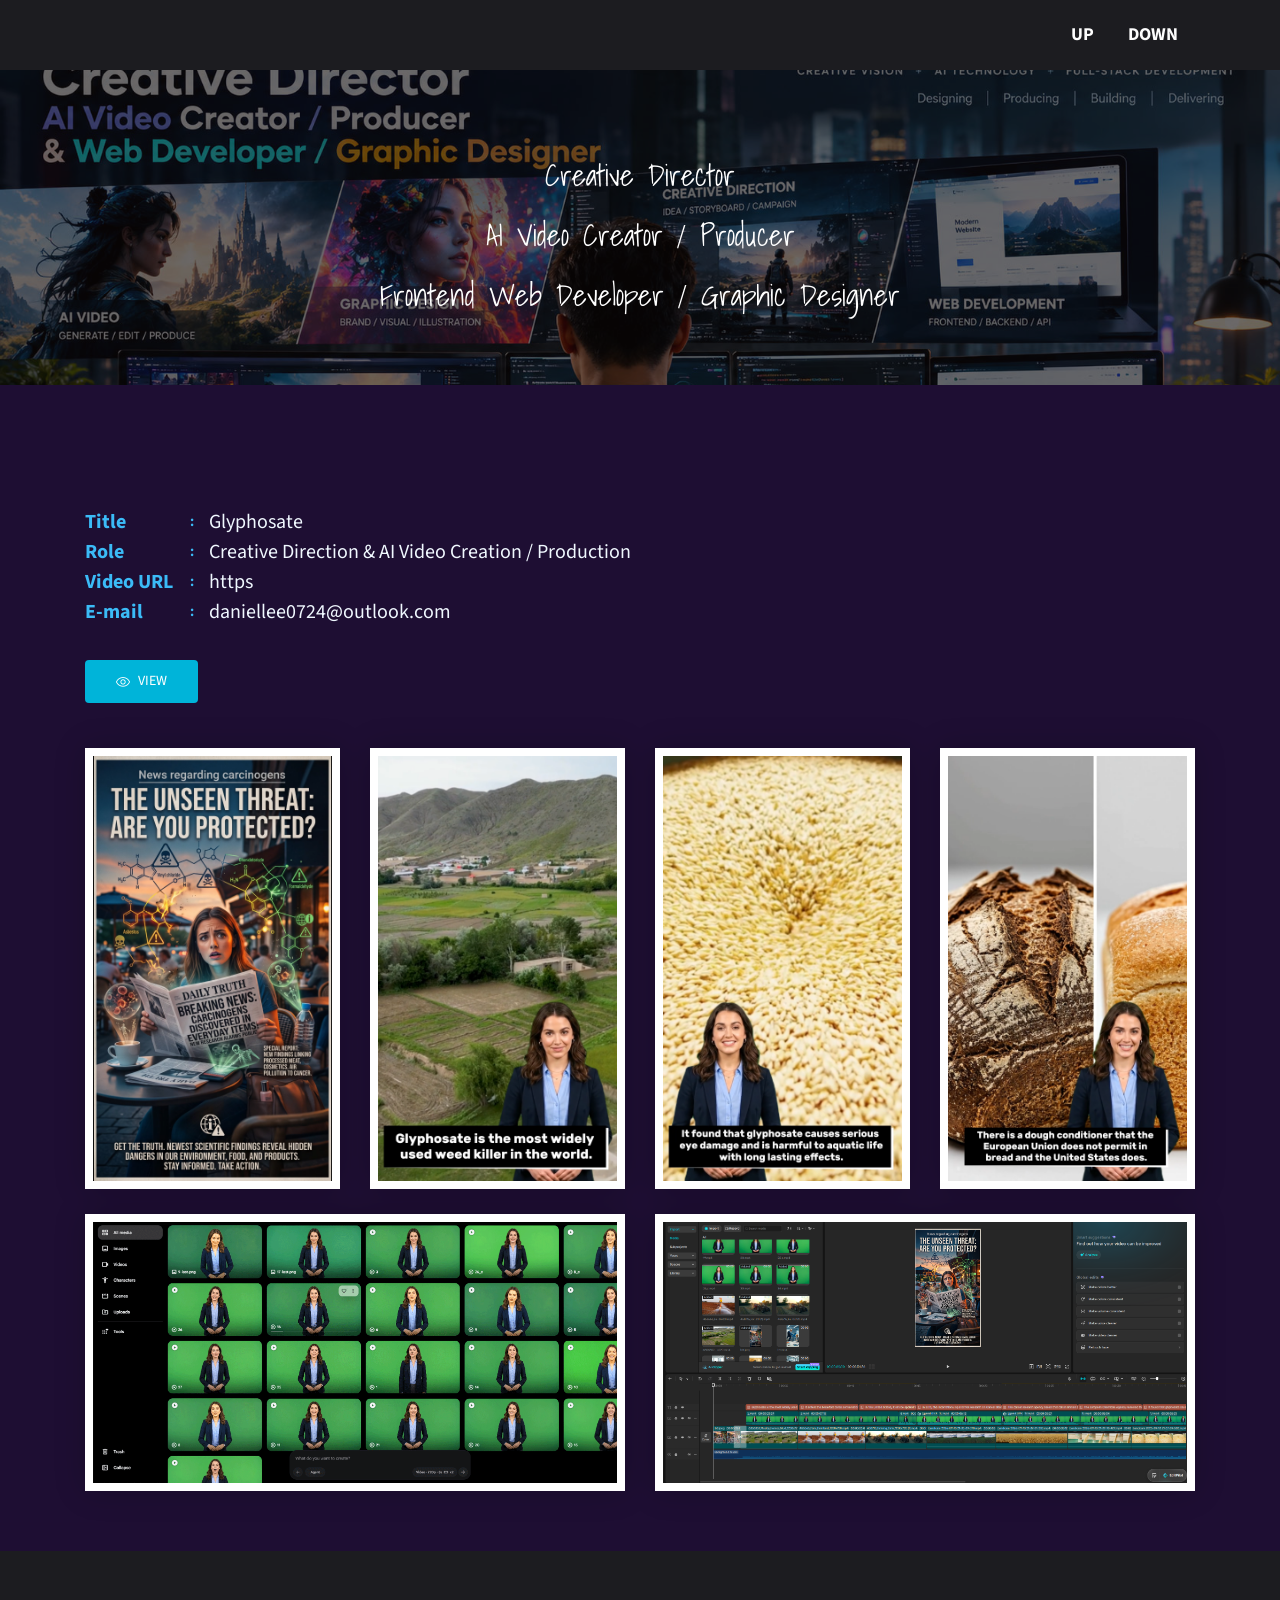
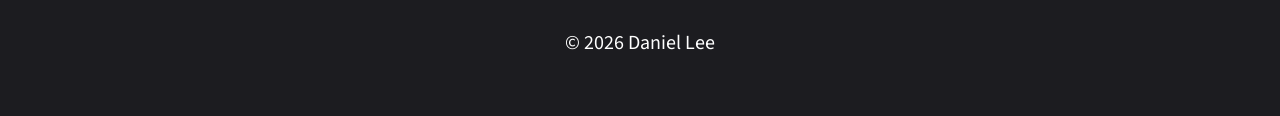
==== assets/product-1.html @ 92cb4bf8 "first commit" ====
<!DOCTYPE html>
<html lang="en">
  <head>

    <title>product-1</title>

    <!-- Bootstrap CSS -->
    <link rel="stylesheet" type="text/css" href="css/bootstrap.min.css" >
    <!-- Fonts -->
    <link rel="stylesheet" type="text/css" href="fonts/font-awesome.min.css">
    <!-- Icon -->
    <link rel="stylesheet" type="text/css" href="fonts/simple-line-icons.css">
    <!-- Slicknav -->
    <link rel="stylesheet" type="text/css" href="css/slicknav.css">
    <!-- Nivo Lightbox -->
    <link rel="stylesheet" type="text/css" href="css/nivo-lightbox.css" >
    <!-- Animate -->
    <link rel="stylesheet" type="text/css" href="css/animate.css">
    <!-- Main Style -->
    <link rel="stylesheet" type="text/css" href="css/main.css">
    <!-- Responsive Style -->
    <link rel="stylesheet" type="text/css" href="css/responsive.css">

  </head>
  <body>

    <!-- Header Area wrapper Starts -->
    <header id="header-wrap">
      <!-- Navbar Start -->
      <nav class="navbar navbar-expand-lg fixed-top scrolling-navbar indigo">
        <div class="container">
          <!-- Brand and toggle get grouped for better mobile display -->
          <div class="collapse navbar-collapse" id="main-navbar">
            <ul class="onepage-nev navbar-nav mr-auto w-100 justify-content-end clearfix">
              <li class="nav-item active">
                <a class="nav-link" href="#hero-area">
                  Up
                </a>
              </li>
              <li class="nav-item">
                <a class="nav-link" href="#footer">
                  Down
                </a>
              </li>
            </ul>
          </div>
        </div>

        <!-- Mobile Menu Start -->
        <ul class="onepage-nev mobile-menu">
          <li>
            <a href="#home">UP</a>
          </li>
          <li>
            <a href="#footer">Down</a>
          </li>
        </ul>
        <!-- Mobile Menu End -->
      </nav>
      <!-- Navbar End -->

      <!-- Hero Area Start -->
      <div id="hero-area" class="hero-area-bg">
        <div class="overlay"></div>
        <div class="container">
          <div class="row">
            <div class="col-md-12 col-sm-12 text-center">
              <div class="contents">
                <p class="script-font wow fadeInUp" data-wow-delay="0.6s"><br> Creative Director <br> <br> AI Video Creator / Producer <br> <br> Frontend Web Developer / Graphic Designer</p>
              </div>
            </div>
          </div>
        </div>
      </div>
      <!-- Hero Area End -->

    </header>
    <!-- Header Area wrapper End -->

    <!-- About Section Start -->
    <section id="about" class="section-padding">

      <div class="container">
            <div class="profile-wrapper wow fadeInRight" data-wow-delay="0.3s">
                <div class="about-profile">
                  <ul class="admin-profile">
                    <li><span class="pro-title"> Title </span> <span class="pro-detail">Glyphosate</span></li>
                    <li><span class="pro-title"> Role </span> <span class="pro-detail">Creative Direction & AI Video Creation / Production</span></li>
                    <li><span class="pro-title"> Video URL </span> <span class="pro-detail">https</span></li>
                    <li><span class="pro-title"> E-mail </span> <span class="pro-detail">daniellee0724@outlook.com</span></li>
                  </ul>
              </div>         
              <a href="#" class="btn btn-common"><i class="icon-eye"></i> View</a>
            </div>
            
        <div class="img-thumb wow fadeInLeft" data-wow-delay="0.3s">
          <div class="row">
            <div class="col-sm-6 col-md-3">
              <img  class="img-fluid" src="img/gallery/Glyphosate[00_00_02].png" alt="">
            </div>
              <div class="col-sm-6 col-md-3">
              <img  class="img-fluid" src="img/gallery/Glyphosate[00_00_06].png" alt="">
            </div>
            <div class="col-sm-6 col-md-3">
              <img  class="img-fluid" src="img/gallery/Glyphosate[00_00_34].png" alt="">
            </div>
            <div class="col-sm-6 col-md-3">
              <img  class="img-fluid" src="img/gallery/Glyphosate[00_00_45].png" alt="">
            </div>
          </div>
        </div>

        <br>
        
        <div class="row">
          <div class="col-sm-6">
            <div class="img-thumb wow fadeInLeft" data-wow-delay="0.3s">
              <img class="img-fluid" src="img/gallery/Glyphosate_work_1.png" alt="">
            </div>
          </div>
          <div class="col-sm-6">
            <div class="img-thumb wow fadeInLeft" data-wow-delay="0.3s">
              <img class="img-fluid" src="img/gallery/Glyphosate_work_2.png" alt="">
            </div>
          </div>
        </div> 

      </div>

    </section>
    <!-- About Section End -->

    

    <!-- Footer Section Start -->
    <footer id="footer"class="footer-area section-padding">
      <div class="container">
        <div class="row">
          <div class="col-md-12">
            <div class="footer-text text-center wow fadeInDown" data-wow-delay="0.3s">
              <p>© <span id="year"></span> Daniel Lee</p>
            </div>
          </div>
        </div>
      </div>
    </footer>
    <!-- Footer Section End -->

    <a href="#" class="back-to-top">
    	<i class="icon-arrow-up"></i>
    </a>

    <!-- jQuery first, then Popper.js, then Bootstrap JS -->
    <script>
      const d = new Date();
      document.getElementById("year").innerHTML = d.getFullYear();
	  </script>
    <script src="assets/js/jquery-min.js"></script>
    <script src="assets/js/popper.min.js"></script>
    <script src="assets/js/bootstrap.min.js"></script>
    <script src="assets/js/jquery.mixitup.js"></script>
    <script src="assets/js/jquery.counterup.min.js"></script>
    <script src="assets/js/waypoints.min.js"></script>
    <script src="assets/js/wow.js"></script>
    <script src="assets/js/jquery.nav.js"></script>
    <script src="assets/js/jquery.easing.min.js"></script>  
    <script src="assets/js/nivo-lightbox.js"></script>
    <script src="assets/js/jquery.slicknav.js"></script>
    <script src="assets/js/main.js"></script>
      
  </body>
</html>
---- assets/fonts/simple-line-icons.css ----
@font-face {
	font-family: 'Simple-Line-Icons';
	src:url('../fonts/line-icons/Simple-Line-Icons.eot');
	src:url('../fonts/line-icons/Simple-Line-Icons.eot?#iefix') format('embedded-opentype'),
		url('../fonts/line-icons/Simple-Line-Icons.woff') format('woff'),
		url('../fonts/line-icons/Simple-Line-Icons.ttf') format('truetype'),
		url('../fonts/line-icons/Simple-Line-Icons.svg#Simple-Line-Icons') format('svg');
		font-weight: normal;
		font-style: normal;
}
/*
 Use the following CSS code if you want to have a class per icon.
 Instead of a list of all class selectors, you can use the generic [class*="icon-"] selector, but it's slower:
*/
.icon-user,
.icon-people,
.icon-user-female,
.icon-user-follow,
.icon-user-following,
.icon-user-unfollow,
.icon-login,
.icon-logout,
.icon-emotsmile,
.icon-phone,
.icon-call-end,
.icon-call-in,
.icon-call-out,
.icon-map,
.icon-location-pin,
.icon-direction,
.icon-directions,
.icon-compass,
.icon-layers,
.icon-menu,
.icon-list,
.icon-options-vertical,
.icon-options,
.icon-arrow-down,
.icon-arrow-left,
.icon-arrow-right,
.icon-arrow-up,
.icon-arrow-up-circle,
.icon-arrow-left-circle,
.icon-arrow-right-circle,
.icon-arrow-down-circle,
.icon-check,
.icon-clock,
.icon-plus,
.icon-minus,
.icon-close,
.icon-event,
.icon-exclamation,
.icon-organization,
.icon-trophy,
.icon-screen-smartphone,
.icon-screen-desktop,
.icon-plane,
.icon-notebook,
.icon-mustache,
.icon-mouse,
.icon-magnet,
.icon-energy,
.icon-disc,
.icon-cursor,
.icon-cursor-move,
.icon-crop,
.icon-chemistry,
.icon-speedometer,
.icon-shield,
.icon-screen-tablet,
.icon-magic-wand,
.icon-hourglass,
.icon-graduation,
.icon-ghost,
.icon-game-controller,
.icon-fire,
.icon-eyeglass,
.icon-envelope-open,
.icon-envelope-letter,
.icon-bell,
.icon-badge,
.icon-anchor,
.icon-wallet,
.icon-vector,
.icon-speech,
.icon-puzzle,
.icon-printer,
.icon-present,
.icon-playlist,
.icon-pin,
.icon-picture,
.icon-handbag,
.icon-globe-alt,
.icon-globe,
.icon-folder-alt,
.icon-folder,
.icon-film,
.icon-feed,
.icon-drop,
.icon-drawer,
.icon-docs,
.icon-doc,
.icon-diamond,
.icon-cup,
.icon-calculator,
.icon-bubbles,
.icon-briefcase,
.icon-book-open,
.icon-basket-loaded,
.icon-basket,
.icon-bag,
.icon-action-undo,
.icon-action-redo,
.icon-wrench,
.icon-umbrella,
.icon-trash,
.icon-tag,
.icon-support,
.icon-frame,
.icon-size-fullscreen,
.icon-size-actual,
.icon-shuffle,
.icon-share-alt,
.icon-share,
.icon-rocket,
.icon-question,
.icon-pie-chart,
.icon-pencil,
.icon-note,
.icon-loop,
.icon-home,
.icon-grid,
.icon-graph,
.icon-microphone,
.icon-music-tone-alt,
.icon-music-tone,
.icon-earphones-alt,
.icon-earphones,
.icon-equalizer,
.icon-like,
.icon-dislike,
.icon-control-start,
.icon-control-rewind,
.icon-control-play,
.icon-control-pause,
.icon-control-forward,
.icon-control-end,
.icon-volume-1,
.icon-volume-2,
.icon-volume-off,
.icon-calendar,
.icon-bulb,
.icon-chart,
.icon-ban,
.icon-bubble,
.icon-camrecorder,
.icon-camera,
.icon-cloud-download,
.icon-cloud-upload,
.icon-envelope,
.icon-eye,
.icon-flag,
.icon-heart,
.icon-info,
.icon-key,
.icon-link,
.icon-lock,
.icon-lock-open,
.icon-magnifier,
.icon-magnifier-add,
.icon-magnifier-remove,
.icon-paper-clip,
.icon-paper-plane,
.icon-power,
.icon-refresh,
.icon-reload,
.icon-settings,
.icon-star,
.icon-symbol-female,
.icon-symbol-male,
.icon-target,
.icon-credit-card,
.icon-paypal,
.icon-social-tumblr,
.icon-social-twitter,
.icon-social-facebook,
.icon-social-instagram,
.icon-social-linkedin,
.icon-social-pinterest,
.icon-social-github,
.icon-social-google,
.icon-social-reddit,
.icon-social-skype,
.icon-social-dribbble,
.icon-social-behance,
.icon-social-foursqare,
.icon-social-soundcloud,
.icon-social-spotify,
.icon-social-stumbleupon,
.icon-social-youtube,
.icon-social-dropbox,
.icon-social-vkontakte,
.icon-social-steam {
  font-family: 'simple-line-icons';
  speak: none;
  font-style: normal;
  font-weight: normal;
  font-variant: normal;
  text-transform: none;
  line-height: 1;
  /* Better Font Rendering =========== */
  -webkit-font-smoothing: antialiased;
  -moz-osx-font-smoothing: grayscale;
}
.icon-user:before {
  content: "\e005";
}
.icon-people:before {
  content: "\e001";
}
.icon-user-female:before {
  content: "\e000";
}
.icon-user-follow:before {
  content: "\e002";
}
.icon-user-following:before {
  content: "\e003";
}
.icon-user-unfollow:before {
  content: "\e004";
}
.icon-login:before {
  content: "\e066";
}
.icon-logout:before {
  content: "\e065";
}
.icon-emotsmile:before {
  content: "\e021";
}
.icon-phone:before {
  content: "\e600";
}
.icon-call-end:before {
  content: "\e048";
}
.icon-call-in:before {
  content: "\e047";
}
.icon-call-out:before {
  content: "\e046";
}
.icon-map:before {
  content: "\e033";
}
.icon-location-pin:before {
  content: "\e096";
}
.icon-direction:before {
  content: "\e042";
}
.icon-directions:before {
  content: "\e041";
}
.icon-compass:before {
  content: "\e045";
}
.icon-layers:before {
  content: "\e034";
}
.icon-menu:before {
  content: "\e601";
}
.icon-list:before {
  content: "\e067";
}
.icon-options-vertical:before {
  content: "\e602";
}
.icon-options:before {
  content: "\e603";
}
.icon-arrow-down:before {
  content: "\e604";
}
.icon-arrow-left:before {
  content: "\e605";
}
.icon-arrow-right:before {
  content: "\e606";
}
.icon-arrow-up:before {
  content: "\e607";
}
.icon-arrow-up-circle:before {
  content: "\e078";
}
.icon-arrow-left-circle:before {
  content: "\e07a";
}
.icon-arrow-right-circle:before {
  content: "\e079";
}
.icon-arrow-down-circle:before {
  content: "\e07b";
}
.icon-check:before {
  content: "\e080";
}
.icon-clock:before {
  content: "\e081";
}
.icon-plus:before {
  content: "\e095";
}
.icon-minus:before {
  content: "\e615";
}
.icon-close:before {
  content: "\e082";
}
.icon-event:before {
  content: "\e619";
}
.icon-exclamation:before {
  content: "\e617";
}
.icon-organization:before {
  content: "\e616";
}
.icon-trophy:before {
  content: "\e006";
}
.icon-screen-smartphone:before {
  content: "\e010";
}
.icon-screen-desktop:before {
  content: "\e011";
}
.icon-plane:before {
  content: "\e012";
}
.icon-notebook:before {
  content: "\e013";
}
.icon-mustache:before {
  content: "\e014";
}
.icon-mouse:before {
  content: "\e015";
}
.icon-magnet:before {
  content: "\e016";
}
.icon-energy:before {
  content: "\e020";
}
.icon-disc:before {
  content: "\e022";
}
.icon-cursor:before {
  content: "\e06e";
}
.icon-cursor-move:before {
  content: "\e023";
}
.icon-crop:before {
  content: "\e024";
}
.icon-chemistry:before {
  content: "\e026";
}
.icon-speedometer:before {
  content: "\e007";
}
.icon-shield:before {
  content: "\e00e";
}
.icon-screen-tablet:before {
  content: "\e00f";
}
.icon-magic-wand:before {
  content: "\e017";
}
.icon-hourglass:before {
  content: "\e018";
}
.icon-graduation:before {
  content: "\e019";
}
.icon-ghost:before {
  content: "\e01a";
}
.icon-game-controller:before {
  content: "\e01b";
}
.icon-fire:before {
  content: "\e01c";
}
.icon-eyeglass:before {
  content: "\e01d";
}
.icon-envelope-open:before {
  content: "\e01e";
}
.icon-envelope-letter:before {
  content: "\e01f";
}
.icon-bell:before {
  content: "\e027";
}
.icon-badge:before {
  content: "\e028";
}
.icon-anchor:before {
  content: "\e029";
}
.icon-wallet:before {
  content: "\e02a";
}
.icon-vector:before {
  content: "\e02b";
}
.icon-speech:before {
  content: "\e02c";
}
.icon-puzzle:before {
  content: "\e02d";
}
.icon-printer:before {
  content: "\e02e";
}
.icon-present:before {
  content: "\e02f";
}
.icon-playlist:before {
  content: "\e030";
}
.icon-pin:before {
  content: "\e031";
}
.icon-picture:before {
  content: "\e032";
}
.icon-handbag:before {
  content: "\e035";
}
.icon-globe-alt:before {
  content: "\e036";
}
.icon-globe:before {
  content: "\e037";
}
.icon-folder-alt:before {
  content: "\e039";
}
.icon-folder:before {
  content: "\e089";
}
.icon-film:before {
  content: "\e03a";
}
.icon-feed:before {
  content: "\e03b";
}
.icon-drop:before {
  content: "\e03e";
}
.icon-drawer:before {
  content: "\e03f";
}
.icon-docs:before {
  content: "\e040";
}
.icon-doc:before {
  content: "\e085";
}
.icon-diamond:before {
  content: "\e043";
}
.icon-cup:before {
  content: "\e044";
}
.icon-calculator:before {
  content: "\e049";
}
.icon-bubbles:before {
  content: "\e04a";
}
.icon-briefcase:before {
  content: "\e04b";
}
.icon-book-open:before {
  content: "\e04c";
}
.icon-basket-loaded:before {
  content: "\e04d";
}
.icon-basket:before {
  content: "\e04e";
}
.icon-bag:before {
  content: "\e04f";
}
.icon-action-undo:before {
  content: "\e050";
}
.icon-action-redo:before {
  content: "\e051";
}
.icon-wrench:before {
  content: "\e052";
}
.icon-umbrella:before {
  content: "\e053";
}
.icon-trash:before {
  content: "\e054";
}
.icon-tag:before {
  content: "\e055";
}
.icon-support:before {
  content: "\e056";
}
.icon-frame:before {
  content: "\e038";
}
.icon-size-fullscreen:before {
  content: "\e057";
}
.icon-size-actual:before {
  content: "\e058";
}
.icon-shuffle:before {
  content: "\e059";
}
.icon-share-alt:before {
  content: "\e05a";
}
.icon-share:before {
  content: "\e05b";
}
.icon-rocket:before {
  content: "\e05c";
}
.icon-question:before {
  content: "\e05d";
}
.icon-pie-chart:before {
  content: "\e05e";
}
.icon-pencil:before {
  content: "\e05f";
}
.icon-note:before {
  content: "\e060";
}
.icon-loop:before {
  content: "\e064";
}
.icon-home:before {
  content: "\e069";
}
.icon-grid:before {
  content: "\e06a";
}
.icon-graph:before {
  content: "\e06b";
}
.icon-microphone:before {
  content: "\e063";
}
.icon-music-tone-alt:before {
  content: "\e061";
}
.icon-music-tone:before {
  content: "\e062";
}
.icon-earphones-alt:before {
  content: "\e03c";
}
.icon-earphones:before {
  content: "\e03d";
}
.icon-equalizer:before {
  content: "\e06c";
}
.icon-like:before {
  content: "\e068";
}
.icon-dislike:before {
  content: "\e06d";
}
.icon-control-start:before {
  content: "\e06f";
}
.icon-control-rewind:before {
  content: "\e070";
}
.icon-control-play:before {
  content: "\e071";
}
.icon-control-pause:before {
  content: "\e072";
}
.icon-control-forward:before {
  content: "\e073";
}
.icon-control-end:before {
  content: "\e074";
}
.icon-volume-1:before {
  content: "\e09f";
}
.icon-volume-2:before {
  content: "\e0a0";
}
.icon-volume-off:before {
  content: "\e0a1";
}
.icon-calendar:before {
  content: "\e075";
}
.icon-bulb:before {
  content: "\e076";
}
.icon-chart:before {
  content: "\e077";
}
.icon-ban:before {
  content: "\e07c";
}
.icon-bubble:before {
  content: "\e07d";
}
.icon-camrecorder:before {
  content: "\e07e";
}
.icon-camera:before {
  content: "\e07f";
}
.icon-cloud-download:before {
  content: "\e083";
}
.icon-cloud-upload:before {
  content: "\e084";
}
.icon-envelope:before {
  content: "\e086";
}
.icon-eye:before {
  content: "\e087";
}
.icon-flag:before {
  content: "\e088";
}
.icon-heart:before {
  content: "\e08a";
}
.icon-info:before {
  content: "\e08b";
}
.icon-key:before {
  content: "\e08c";
}
.icon-link:before {
  content: "\e08d";
}
.icon-lock:before {
  content: "\e08e";
}
.icon-lock-open:before {
  content: "\e08f";
}
.icon-magnifier:before {
  content: "\e090";
}
.icon-magnifier-add:before {
  content: "\e091";
}
.icon-magnifier-remove:before {
  content: "\e092";
}
.icon-paper-clip:before {
  content: "\e093";
}
.icon-paper-plane:before {
  content: "\e094";
}
.icon-power:before {
  content: "\e097";
}
.icon-refresh:before {
  content: "\e098";
}
.icon-reload:before {
  content: "\e099";
}
.icon-settings:before {
  content: "\e09a";
}
.icon-star:before {
  content: "\e09b";
}
.icon-symbol-female:before {
  content: "\e09c";
}
.icon-symbol-male:before {
  content: "\e09d";
}
.icon-target:before {
  content: "\e09e";
}
.icon-credit-card:before {
  content: "\e025";
}
.icon-paypal:before {
  content: "\e608";
}
.icon-social-tumblr:before {
  content: "\e00a";
}
.icon-social-twitter:before {
  content: "\e009";
}
.icon-social-facebook:before {
  content: "\e00b";
}
.icon-social-instagram:before {
  content: "\e609";
}
.icon-social-linkedin:before {
  content: "\e60a";
}
.icon-social-pinterest:before {
  content: "\e60b";
}
.icon-social-github:before {
  content: "\e60c";
}
.icon-social-google:before {
  content: "\e60d";
}
.icon-social-reddit:before {
  content: "\e60e";
}
.icon-social-skype:before {
  content: "\e60f";
}
.icon-social-dribbble:before {
  content: "\e00d";
}
.icon-social-behance:before {
  content: "\e610";
}
.icon-social-foursqare:before {
  content: "\e611";
}
.icon-social-soundcloud:before {
  content: "\e612";
}
.icon-social-spotify:before {
  content: "\e613";
}
.icon-social-stumbleupon:before {
  content: "\e614";
}
.icon-social-youtube:before {
  content: "\e008";
}
.icon-social-dropbox:before {
  content: "\e00c";
}
.icon-social-vkontakte:before {
  content: "\e618";
}
.icon-social-steam:before {
  content: "\e620";
}
---- assets/css/main.css ----
@import url("https://fonts.googleapis.com/css?family=Shadows+Into+Light|Source+Sans+Pro:400,700");
html {
  overflow-x: hidden;
}

body {
  background: #1e0e33;
  font-size: 14px;
  font-weight: 400;
  font-family: "Source Sans Pro", sans-serif;
  -webkit-box-sizing: border-box;
  -moz-box-sizing: border-box;
  box-sizing: border-box;
  -webkit-font-smoothing: subpixel-antialiased;
  color: #666;
  line-height: 25px;
  -webkit-backface-visibility: hidden;
  backface-visibility: hidden;
  overflow-x: hidden;
}

h1, h2, h3, h4 {
  font-size: 38px;
  font-weight: 700;
  font-family: "Source Sans Pro", sans-serif;
  color: white;
}

.script-font {
  font-family: 'Shadows Into Light', cursive;
}

a {
  -webkit-transition: all 0.2s linear;
  -moz-transition: all 0.2s linear;
  -o-transition: all 0.2s linear;
  transition: all 0.2s linear;
}

a:hover {
  text-decoration: none;
}

a a:focus {
  outline: none;
}

p {
  font-weight: 400;
  font-family: "Source Sans Pro", sans-serif;
  margin: 0px;
  font-size: 14px;
  color:white
}

ul, ol {
  list-style: outside none none;
  margin: 0;
  padding: 0;
}

ul li, ol li {
  list-style: none;
}

.hero-heading {
  font-size: 48px;
  font-weight: 700;
  color: #fff;
  text-transform: capitalize;
  line-height: 70px;
  letter-spacing: 0.1rem;
}

.hero-sub-heading {
  font-size: 20px;
  font-weight: 400;
  color: #e6e6e6;
  line-height: 45px;
  letter-spacing: 0.1rem;
}

.section-titile-bg {
  display: inline;
  font-size: 115px;
  font-weight: 700;
  height: 100%;
  left: -173px;
  opacity: 0.1;
  position: absolute;
  top: -14px;
  width: 100%;
  text-align: center;
}

.section-title-header p {
  text: center;
  font-weight: 400;
  line-height: 26px;
  padding-bottom: 36px;
}

.section-title {
  color: #fcfafa;
  font-size: 38px;
  text-align: center;
  letter-spacing: 1px;
  line-height: 1;
  margin-bottom: 48px;
  padding: 0 10px;
  position: relative;
}

.btn {
  font-size: 14px;
  padding: 10px 30px;
  border-radius: 0px;
  cursor: pointer;
  font-weight: 400;
  color: #fff;
  border-radius: 4px;
  text-transform: uppercase;
  -webkit-transition: all 0.2s linear;
  -moz-transition: all 0.2s linear;
  -o-transition: all 0.2s linear;
  transition: all 0.2s linear;
  display: inline-block;
}

.btn:focus,
.btn:active {
  box-shadow: none;
  outline: none;
  color: #fff;
}

.btn-common {
  background-color: #00b4d9;
  position: relative;
  z-index: 1;
}

.btn-common:hover {
  color: #fff;
  background-color: #21cff3;
  box-shadow: 0 6px 22px rgba(0, 0, 0, 0.1);
  transition: all .2s ease-in-out;
  -moz-transition: all .2s ease-in-out;
  -webkit-transition: all .2s ease-in-out;
}

.btn-danger:hover {
  background-color: #f55262;
  border-color: #f55262;
  box-shadow: 0 6px 22px rgba(0, 0, 0, 0.1);
  transition: all .2s ease-in-out;
  -moz-transition: all .2s ease-in-out;
  -webkit-transition: all .2s ease-in-out;
}

.btn-border {
  color: #fff;
  background-color: transparent;
  border: 1px solid #fff;
}

.btn-border:hover {
  border: 1px solid #fff;
  color: #fff;
  background-color: rgba(255, 255, 255, 0.2);
}

.btn-lg {
  padding: 14px 33px;
  text-transform: uppercase;
  font-size: 16px;
}

.btn-rm {
  padding: 7px 10px;
  text-transform: capitalize;
}

button:focus {
  outline: none !important;
}

.icon-close, .icon-check {
  color: #00b4d9;
}

.social-icon li {
  display: inline-block;
}

.social-icon li a {
  color: #000;
  background: #fff;
  width: 35px;
  height: 35px;
  line-height: 38px;
  display: block;
  text-align: center;
  border-radius: 100%;
  font-size: 16px;
  margin: 15px 6px 12px 6px;
  transition: all 0.3s ease-in-out 0s;
  -moz-transition: all 0.3s ease-in-out 0s;
  -webkit-transition: all 0.3s ease-in-out 0s;
  -o-transition: all 0.3s ease-in-out 0s;
}

.social-icon li a:hover {
  color: #fff;
}

.social-icon li .facebook:hover {
  background: #3b5999;
}

.social-icon li .twitter:hover {
  background: #4A9CEC;
}

.social-icon li .instagram:hover {
  background: #D6274D;
}

.social-icon li .linkedin:hover {
  background: #1260A2;
}

.social-icon li .google:hover {
  background: #CE332A;
}

/* ScrollToTop */
a.back-to-top {
  display: none;
  position: fixed;
  bottom: 18px;
  right: 15px;
  text-decoration: none;
}

a.back-to-top i {
  display: block;
  font-size: 22px;
  width: 40px;
  height: 40px;
  line-height: 40px;
  color: #fff;
  background: #00b4d9;
  border-radius: 2px;
  text-align: center;
  transition: all 0.2s ease-in-out;
  -moz-transition: all 0.2s ease-in-out;
  -webkit-transition: all 0.2s ease-in-out;
  -o-transition: all 0.2s ease-in-out;
  box-shadow: 0 0 4px rgba(0, 0, 0, 0.14), 0 4px 8px rgba(0, 0, 0, 0.28);
}

a.back-to-top:hover, a.back-to-top:focus {
  text-decoration: none;
}

#loader {
  position: fixed;
  background: #fff;
  top: 0;
  left: 0;
  width: 100%;
  height: 100%;
  z-index: 9999999999;
}

.square-spin {
  position: absolute;
  top: 50%;
  left: 50%;
  margin-left: -40px;
  margin-top: -40px;
}

.square-spin img {
  max-width: 64px;
}

.section-padding {
  padding: 60px 0;
}

#about .img-thumb img {
  border: 8px solid #fff;
  box-shadow: 0px 0px 30px rgba(0, 0, 0, 0.2);
}

.profile-wrapper {
  padding: 45px 0;
}

.profile-wrapper .btn {
  margin: 10px 10px 0px 0px;
}

.profile-wrapper .btn i {
  vertical-align: middle;
  margin-right: 5px;
}

.about-profile {
  position: relative;
  margin: 20px 0 20px 0;
  font-size: 20px;
  color: aliceblue;
}

.about-profile .pro-title {
  font-weight: 700;
  color: #3bbbf7;
  position: relative;
  width: 120px;
  display: inline-block;
  margin-bottom: 5px;
}

.about-profile .pro-title:after {
  position: absolute;
  content: ':';
  color: #3bbbf7;
  font-size: 14px;
  left: 105px;
}

.about-profile .admin-sign {
  position: absolute;
  right: 45px;
  bottom: 10px;
}

.counter-section {
  background: url(../img/background/bg-1.jpg);
  overflow: hidden;
  position: relative;
}

.counter-section:before {
  content: '';
  position: absolute;
  top: 0;
  bottom: 0;
  width: 100%;
  height: 100%;
  background: rgba(0, 0, 0, 0.5);
}

.counter-section .counter {
  padding: 30px 0;
}

.counter-section .counter .icon {
  margin-bottom: 30px;
}

.counter-section .counter .icon i {
  font-size: 48px;
  color: #00b4d9;
}

.counter-section .counter p {
  font-size: 18px;
  text-transform: uppercase;
  color: #fff;
  font-weight: 400;
  letter-spacing: 1px;
  margin: 30px 0;
}

.counter-section .counter .counterUp {
  color: #fff;
  font-size: 42px;
  margin-top: 15px;
  font-weight: 700;
}

/* Resume */
.timeline {
  position: relative;
}

.timeline .timelin-title {
  font-size: 20px;
  text-transform: uppercase;
  margin-left: 25px;
}

.timeline li {
  padding: 0 20px 20px 30px;
  list-style: none;
  border-left: 2px solid #f1f1f1;
}

.timeline li .content-text {
  background: #422f59;
  padding: 20px;
}

.timeline li .line-title {
  font-size: 16px;
  line-height: 6px;
}

.timeline li span {
  color:#24daff;
  font-size: 14px;
  padding: 9px 0;
  display: block;
}

.timeline li .line-text {
  color: #faf8f8;
  line-height: 18px;
}

.timeline li:first-child:before {
  border: 0;
  background: none;
  position: relative;
}

.timeline li:last-child {
  padding: 0 20px 0px 30px;
}

.timeline li:before {
  content: "";
  border: solid 2px;
  width: 8px;
  height: 8px;
  border-radius: 50px;
  -moz-border-radius: 50px;
  -webkit-border-radius: 50px;
  font-size: 8px;
  margin-left: -35px;
  font-weight: 400;
  background: #fff;
  display: block;
  position: absolute;
  margin-top: 18px;
  border-color: #00b4d9 !important;
}

.timeline li:first-child i {
  font-size: 20px;
  float: left;
  margin-left: -30px;
  line-height: 50px;
  border-radius: 30px;
  margin: -12px -55px;
  background: #00b4d9;
  color: #fff;
  width: 50px;
  height: 50px;
  text-align: center;
}

.navbar-brand {
  position: relative;
  padding: 0px;
}

.top-nav-collapse {
  background: #1C1C20;
  z-index: 999999;
  top: 0px !important;
  min-height: 58px;
  box-shadow: 0px 3px 6px 3px rgba(0, 0, 0, 0.06);
  -webkit-animation-duration: 1s;
  animation-duration: 1s;
  -webkit-animation-fill-mode: both;
  animation-fill-mode: both;
  -webkit-animation-name: fadeInDown;
  animation-name: fadeInDown;
  background: #1C1C20 !important;
  color: white;
}

.top-nav-collapse .navbar-brand {
  top: 0px;
}

.top-nav-collapse .navbar-brand img {
  width: 65%;
}

.top-nav-collapse .navbar-nav .nav-link {
  color: #ffffff !important;
  margin-top: 0px !important;
  margin-bottom: 0px !important;
}

.top-nav-collapse .navbar-nav .nav-link:hover {
  cursor: pointer;
  color: #00b4d9 !important;
}

.top-nav-collapse .navbar-nav li.active a.nav-link {
  color: #00b4d9 !important;
}

.indigo {
  background: #1C1C20;
  color: white;
}

.menu-bg {
  background: transparent;
}

.navbar-expand-lg .navbar-nav .nav-link i {
  font-size: 28px;
  color: #00b4d9;
  vertical-align: middle;
  -webkit-transition: all 0.3s ease-in-out;
  -moz-transition: all 0.3s ease-in-out;
  transition: all 0.3s ease-in-out;
}

.navbar-expand-lg .navbar-nav .nav-link i:hover {
  color: #21cff3;
}

.navbar-expand-lg .navbar-nav .nav-link {
  color: #fdfdfd;
  font-weight: 700;
  padding: 0 17px;
  margin-top: 15px;
  margin-bottom: 15px;
  line-height: 40px;
  text-transform: uppercase;
  cursor: pointer;
  background: transparent;
  -webkit-transition: all 0.3s ease-in-out;
  -moz-transition: all 0.3s ease-in-out;
  transition: all 0.3s ease-in-out;
  font-size: large;
}

.navbar-expand-lg .navbar-nav li a:hover,
.navbar-expand-lg .navbar-nav li .active > a,
.navbar-expand-lg .navbar-nav li a:focus {
  color: #00b4d9;
  outline: none;
}

.navbar {
  padding: 0;
}

/* .navbar li.active a.nav-link {
  color: #00b4d9;
} */

.dropdown-toggle::after {
  display: none;
}

.dropdown-menu {
  margin: 0;
  padding: 0;
  display: none;
  position: absolute;
  z-index: 99;
  min-width: 210px;
  background-color: #fff;
  white-space: nowrap;
  border-radius: 4px;
  -webkit-box-shadow: 0 6px 12px rgba(0, 0, 0, 0.175);
  box-shadow: 0 6px 12px rgba(0, 0, 0, 0.175);
  animation: fadeIn 0.4s;
  -webkit-animation: fadeIn 0.4s;
  -moz-animation: fadeIn 0.4s;
  -o-animation: fadeIn 0.4s;
  -ms-animation: fadeIn 0.4s;
}

.dropdown-menu:before {
  content: "";
  display: inline-block;
  position: absolute;
  bottom: 100%;
  left: 20%;
  margin-left: -5px;
  border-right: 10px solid transparent;
  border-left: 10px solid transparent;
  border-bottom: 10px solid #fff;
}

.dropdown:hover .dropdown-menu {
  display: block;
  position: absolute;
  text-align: left;
  top: 100%;
  border: none;
  animation: fadeIn 0.4s;
  -webkit-animation: fadeIn 0.4s;
  -moz-animation: fadeIn 0.4s;
  -o-animation: fadeIn 0.4s;
  -ms-animation: fadeIn 0.4s;
}

.dropdown .dropdown-menu .dropdown-item {
  width: 100%;
  padding: 12px 20px;
  font-size: 14px;
  color: #333;
  border-bottom: 1px solid #f1f1f1;
  text-decoration: none;
  display: inline-block;
  float: left;
  clear: both;
  position: relative;
  outline: 0;
  transition: all 0.3s ease-in-out;
  -webkit-transition: all 0.3s ease-in-out;
  -moz-transition: all 0.3s ease-in-out;
  -o-transition: all 0.3s ease-in-out;
  -ms-transition: all 0.3s ease-in-out;
}

.dropdown .dropdown-menu .dropdown-item:last-child {
  border-bottom: none;
  border-bottom-left-radius: 4px;
  border-bottom-right-radius: 4px;
}

.dropdown .dropdown-menu .dropdown-item:first-child {
  border-top-left-radius: 4px;
  border-top-right-radius: 4px;
}

.dropdown .dropdown-item:focus,
.dropdown .dropdown-item:hover,
.dropdown .dropdown-item.active {
  color: #00b4d9;
}

.dropdown-item.active, .dropdown-item:active {
  background: transparent;
}

.fadeInUpMenu {
  -webkit-animation-name: fadeInUpMenu;
  animation-name: fadeInUpMenu;
}

.slicknav_btn {
  border-color: #00b4d9;
}

.slicknav_menu .slicknav_icon-bar {
  background: #00b4d9;
}

/* only small tablets */
@media (min-width: 768px) and (max-width: 991px) {
  #nav-main li a.nav-link {
    padding-top: 18px;
  }
}

.navbar-toggler {
  display: none;
}

.mobile-menu {
  display: none;
}

.slicknav_menu {
  display: none;
}

@media screen and (max-width: 768px) {
  .navbar-header {
    width: 100%;
  }
  .navbar-brand {
    position: absolute;
    padding: 0px 15px;
    top: 0;
  }
  .navbar-brand img {
    width: 75%;
  }
  #mobile-menu {
    display: none;
  }
  .slicknav_menu {
    display: block;
  }
  .slicknav_nav .active a {
    background: #E91E63;
    color: #fff;
  }
  .slicknav_nav a:hover,
  .slicknav_nav a:focus,
  .slicknav_nav .active {
    color: #00b4d9;
    outline: none;
    background: #f8f9fa;
  }
}

/* ==========================================================================
3. Hero Area
========================================================================== */
.hero-area-bg {
  background: url(../img/hero-area.jpg) no-repeat;
  background-size: cover;
}

#hero-area {
  color: #fff;
  overflow: hidden;
  position: relative;
}

#hero-area .overlay {
  position: absolute;
  width: 100%;
  height: 100%;
  top: 0px;
  left: 0px;
  background: #0c0808;
  opacity: 0.6;
}

#hero-area .contents {
  padding: 130px 0px 50px;
}

#hero-area .contents h5 {
  font-size: 50px;
}

#hero-area .contents .head-title {
  color: #fff;
  font-size: 80px;
  letter-spacing: 10px;
  text-transform: uppercase;
  font-weight: 700;
}

#hero-area .contents p {
  font-size: 30px;
  color: #fff;
  font-weight: 400;
  line-height: 30px;
  margin-bottom: 25px;
}

#hero-area .contents .btn {
  margin: 25px 0px;
  text-transform: uppercase;
}

#hero-area .banner_bottom_btn {
  margin-top: 40px;
}

#hero-area .banner_bottom_btn i {
  color: #fff;
  font-size: 48px;
  -webkit-transition: all 0.2s linear;
  -moz-transition: all 0.2s linear;
  -o-transition: all 0.2s linear;
  transition: all 0.2s linear;
}

#hero-area .banner_bottom_btn i:hover {
  color: #ddd;
}

/* ==========================================================================
  Portfolio Section
   ========================================================================== */
#portfolios {
  background: #271341;
}

#portfolios .mix {
  padding: 10px;
}

#portfolios .portfolio-item .shot-item {
  margin: 0px;
}

#portfolio .mix {
  display: none;
  
  /* box-shadow: 0 0 30px #ededed; */
}

.controls {
  text-align: center;
  padding: 0px 0px 20px;
}

.controls .active {
  color: #00b4d9 !important;
  border-color: #00b4d9;
  background: transparent;
  border: solid 3px;
  font-size: 17px;
  box-shadow: 0 0 5px #ededed;
}

.controls .btn {
  text-transform: uppercase;
  margin: 2px;
  color: #fff;
}

.controls:hover {
  cursor: pointer;
}

.portfolio-img {
  overflow: hidden;
  display: block;
  position: relative;
}

.portfolio-img img {
  width: 100%;
}

.shot-item {
  margin-right: 15px;
  border-radius: 4px;
  background: #fff;
  position: relative;
}

.shot-item img {
  width: 100%;
  border: 7px solid #12c8ff;
}

.shot-item .overlay {
  position: absolute;
  width: 100%;
  height: 100%;
  left: 0;
  top: 0;
  background: rgba(0, 180, 217, 0.6);
  opacity: 0;
  -webkit-transition: all 0.5s ease-in-out;
  transition: all 0.5s ease-in-out;
 
}

.shot-item:hover .overlay {
  opacity: 1;
}

.overlay {
  opacity: 0;
}

.overlay .icons i {
  height: 42px;
  width: 42px;
  line-height: 42px;
  color: #00b4d9;
  left: 50%;
  margin-left: -24px;
  margin-top: -24px;
  top: 50%;
  position: absolute;
  z-index: 2;
  cursor: pointer;
  text-align: center;
  font-size: 20px;
  -webkit-transition: all 0.5s ease-in-out;
  -moz-transition: all 0.5s ease-in-out;
  transition: all 0.5s ease-in-out;
  background: #fff;
  border-radius: 4px;
}

.overlay .preview {
  position: absolute;
  left: 45%;
  top: 50%;
  color: #fff;
}

.overlay .link {
  position: absolute;
  left: 60%;
  margin-left: 10px;
  top: 50%;
  color: #fff;
}

.shot-item:hover .overlay {
  opacity: 1;
}

a:not([href]):not([tabindex]) {
  color: #fff;
}

a:not([href]):not([tabindex]):focus, a:not([href]):not([tabindex]):hover {
  color: #fff;
}

/* Services Item */
.services {
  background: #271341;
  color: white;
}

.services-item {
  background: #422f59;
  border-radius: 4px;
  padding: 48px 20px;
  box-shadow: 0px 0px 10px rgba(0, 0, 0, 0.2);
  text-align: center;
  transition: all 0.3s ease-in-out 0s;
  -moz-transition: all 0.3s ease-in-out 0s;
  -webkit-transition: all 0.3s ease-in-out 0s;
  -o-transition: all 0.3s ease-in-out 0s;
  box-shadow: 0 0 10px #ededed;
}

.services-item .icon i {
  font-size: 42px;
  margin-bottom: 15px;
  text-align: center;
  width: 48px;
  display: block;
  margin: 0 auto;
  height: 48px;
  color: #00b4d9;
}

.services-item .services-content h3 {
  margin-top: 10px;
  margin-bottom: 10px;
}

.services-item .services-content h3 a {
  font-size: 18px;
  text-transform: uppercase;
  color: #00abce;
}

.services-item .services-content h3 a:hover {
  color: #02ccf5;
  
}

.services-item .services-content p {
  line-height: 22px;
}

.services-item:hover {
  box-shadow: 0 0 20px #ededed;
}

.form-control {
  width: 100%;
  margin-bottom: 20px;
  font-size: 14px;
  border-radius: 0;
  -webkit-transition: all 0.3s;
  -moz-transition: all 0.3s;
  transition: all 0.3s;
  padding: 8px 10px;
  border: 1px solid #e1e1e1;
}

.form-control:focus {
  box-shadow: none;
  outline: none;
}

.btn.disabled, .btn:disabled {
  opacity: 1;
}

.contact-form-area {
  background: #422f59;
  box-shadow: 0 0 20px #ededed;
  padding: 60px 40px;
  color: white;
}

.contact-form-area h2 {
  font-size: 18px;
  text-transform: uppercase;
}

.footer-right-contact {
  padding: 4px;
  border: 1px solid #e1e1e1;
  margin-top: 30px;
}

.footer-right-contact .single-contact {
  margin: 10px 22px;
  padding: 3px 55px;
  position: relative;
  color: #ffffff;
}

.footer-right-contact .single-contact:hover {
  color:#02ccf5;
  font-size: 20px;
}

.footer-right-contact .single-contact p {
  margin-bottom: 5px;
}

.footer-right-contact .single-contact p a {
  color: #fdfdfd;
}

.footer-right-contact .contact-icon {
  background: #00b4d9;
  color: #fff;
  border-radius: 50%;
  font-size: 20px;
  height: 40px;
  left: 0;
  padding-top: 8px;
  position: absolute;
  text-align: center;
  top: 50%;
  -webkit-transform: translateY(-50%);
  transform: translateY(-50%);
  width: 40px;
}

#contact {
  position: relative;
  overflow: hidden;
}

#contact #contactForm {
  margin-top: 30px;
}

.text-danger {
  font-size: 14px;
  margin-top: 10px;
}

.list-unstyled li {
  color: #d9534f;
}

#conatiner-map {
  margin-top: 30px;
  text-align: center;
  background-color: #fff;
  height: 370px;
  -webkit-transition: all 0.3s;
  -moz-transition: all 0.3s;
  transition: all 0.3s;
  z-index: 101;
  width: 100%;
}

/* Footer Area Start */
.footer-area {
  background: #1C1C20;
}

.footer-area .footer-text p {
  font-size: 20px;
  margin-top: 20px;
  color: #fff;
}

.footer-area .footer-text p a {
  color: #00b4d9;
}

.footer-area .footer-text .nav-inline .nav-link {
  padding: 11px 7px;
  color: #888;
}

.footer-area .footer-text .nav-inline .nav-link:hover {
  color: #00b4d9;
}

.footer-2 {
  background: #252525;
}

.footer-2 img {
  margin-top: -8px;
}

.footer-2 h3 {
  font-size: 20px;
  color: #fff;
  font-weight: 700;
  padding-bottom: 10px;
  letter-spacing: 0.5px;
}

.footer-2 p {
  font-size: 14px;
  color: #fff;
  line-height: 20px;
  margin: 0;
  padding-right: 50px;
}

.footer-2 ul li a {
  color: #fff;
  font-size: 13px;
  font-weight: 400;
}

.footer-2 ul li a:hover {
  color: #00b4d9;
}

#copyright {
  background: #333;
}

#copyright p {
  line-height: 42px;
  color: #fff;
  margin: 0;
}

#copyright p a {
  color: #fff;
}

#copyright p a:hover {
  color: #00b4d9;
}
---- assets/css/responsive.css ----
/* only small desktops */
@media (min-width: 992px) and (max-width: 1199px) {
  #hero-area .contents .head-title {
    font-size: 40px;
  }
  .services-item .services-content h3 a {
    font-size: 14px;
  }
}

/* tablets */
@media (max-width: 991px) {
  .section-title {
    font-size: 30px;
    margin-bottom: 30px;
  }
  .services-item .services-content h3 a {
    font-size: 14px;
  }
  .services-item {
    margin-bottom: 20px;
  }
}

/* only small tablets */
@media (min-width: 768px) and (max-width: 991px) {
  .section-title {
    font-size: 26px;
    margin-bottom: 30px;
  }
  .services-item .services-content h3 a {
    font-size: 16px;
  }
  .services-item {
    margin-bottom: 20px;
  }
  .counter-section .counter p {
    font-size: 14px;
  }
}

/* mobile or only mobile */
@media (max-width: 767px) {
  .section-title {
    font-size: 22px;
    margin-bottom: 30px;
  }
  .section-sub {
    font-size: 16px;
  }
  .navbar-brand img {
    margin: 5px 0;
  }
  #hero-area .contents {
    padding: 100px 0px 60px 0px;
  }
  #hero-area .contents .head-title {
    font-size: 22px;
  }
  #hero-area .contents h5 {
    font-size: 32px;
  }
  #hero-area .contents p {
    font-size: 20px;
  }
  .services-item {
    margin-bottom: 20px;
  }
  .timeline li .line-title {
    line-height: 26px;
  }
  .timeline li:first-child i {
    margin: -12px -40px;
  }
  .contact-form-area {
    padding: 40px 0px;
  }
  .footer-right-area {
    margin-top: 20px;
  }
}
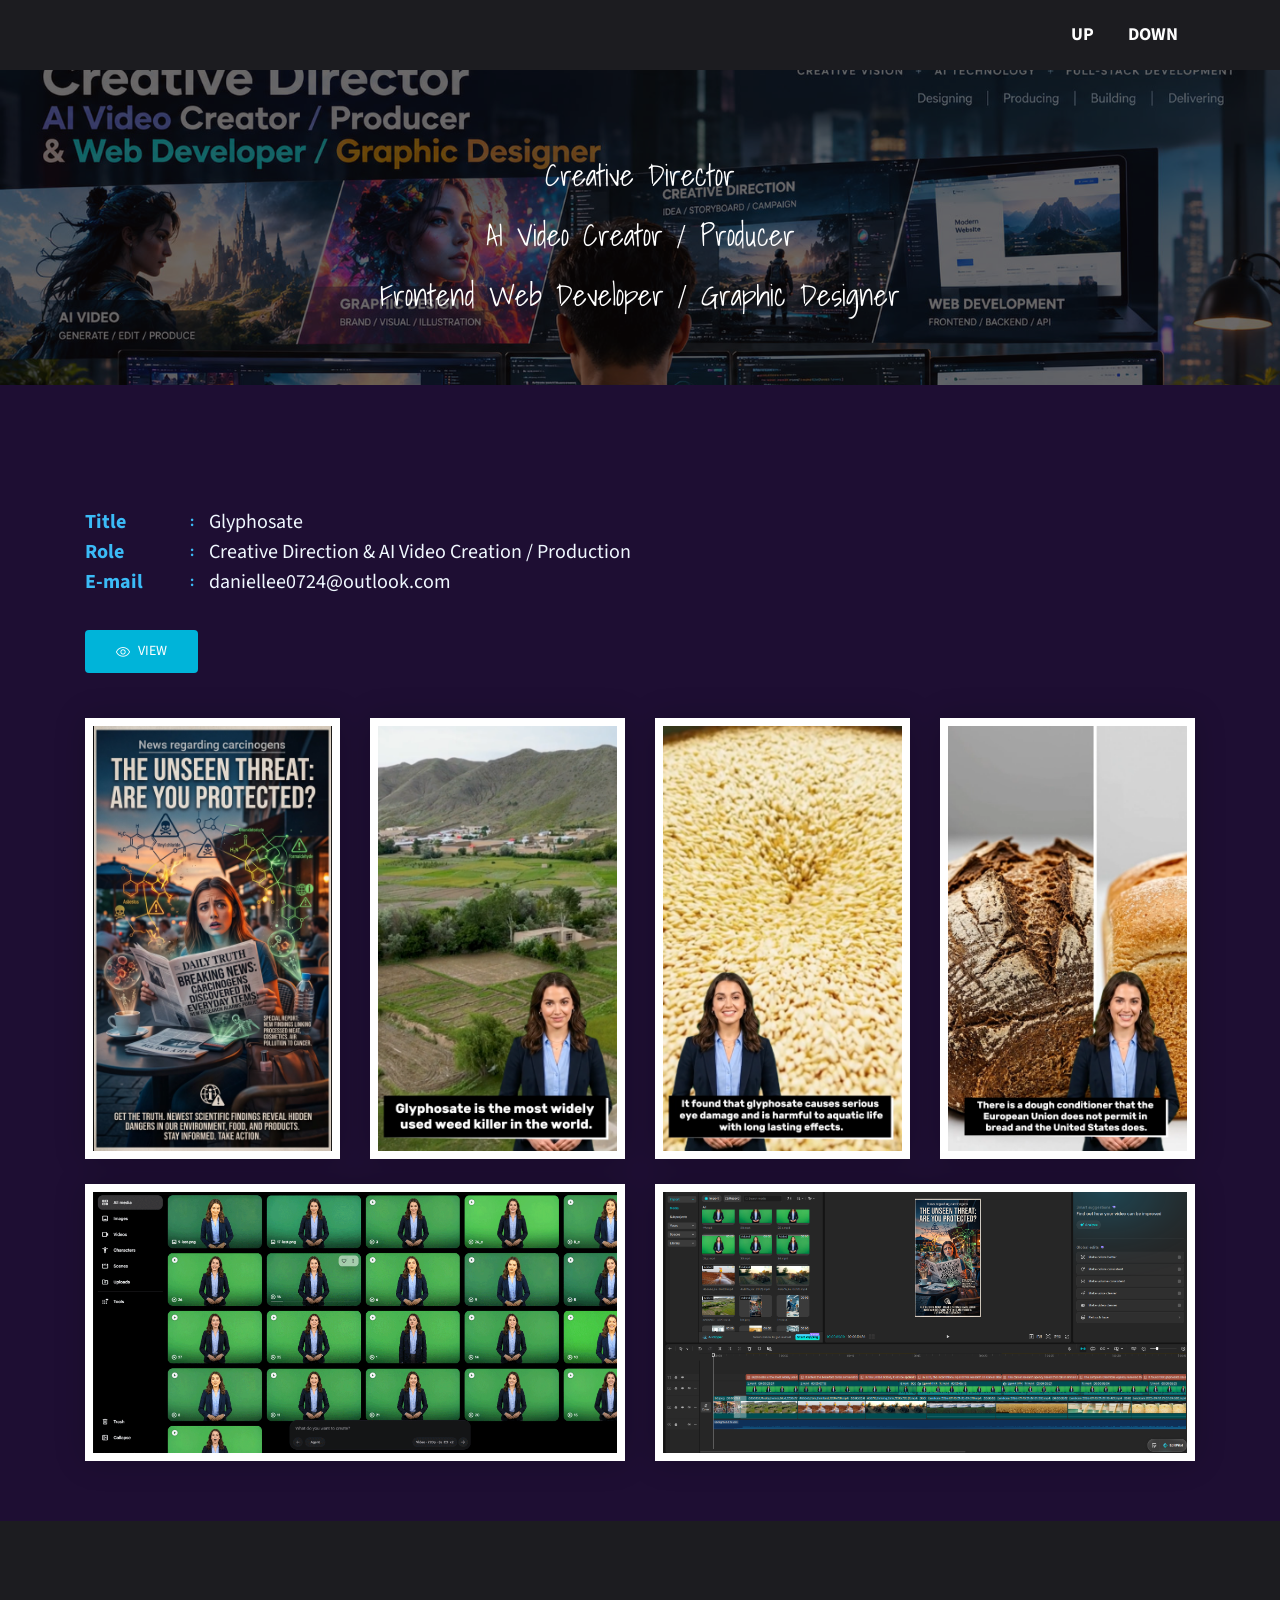
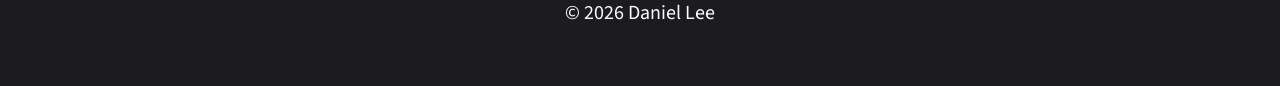
==== commit 22634811: "update homepage" ====
--- a/assets/product-1.html
+++ b/assets/product-1.html
@@ -86,7 +86,7 @@
                   <ul class="admin-profile">
                     <li><span class="pro-title"> Title </span> <span class="pro-detail">Glyphosate</span></li>
                     <li><span class="pro-title"> Role </span> <span class="pro-detail">Creative Direction & AI Video Creation / Production</span></li>
-                    <li><span class="pro-title"> Video URL </span> <span class="pro-detail">https</span></li>
+                    <!-- <li><span class="pro-title"> Video URL </span> <span class="pro-detail">https</span></li> -->
                     <li><span class="pro-title"> E-mail </span> <span class="pro-detail">daniellee0724@outlook.com</span></li>
                   </ul>
               </div>         
